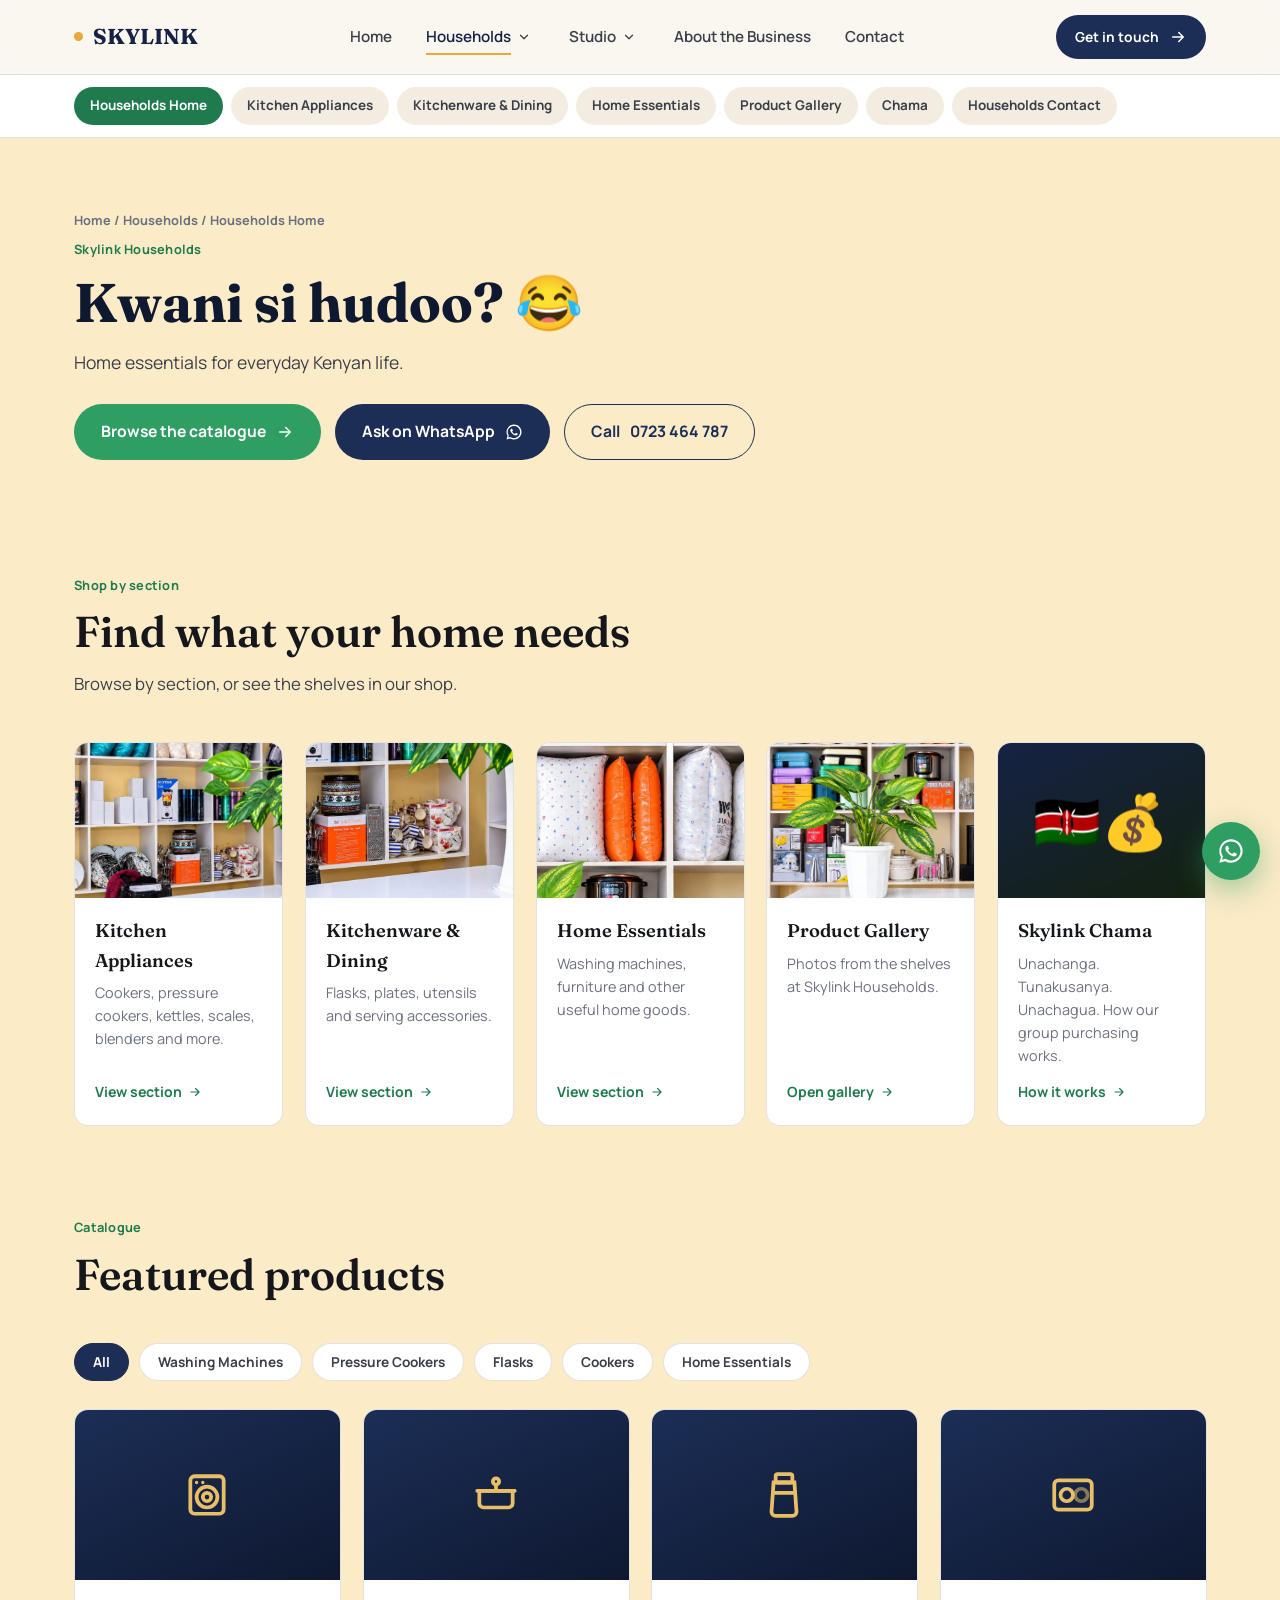
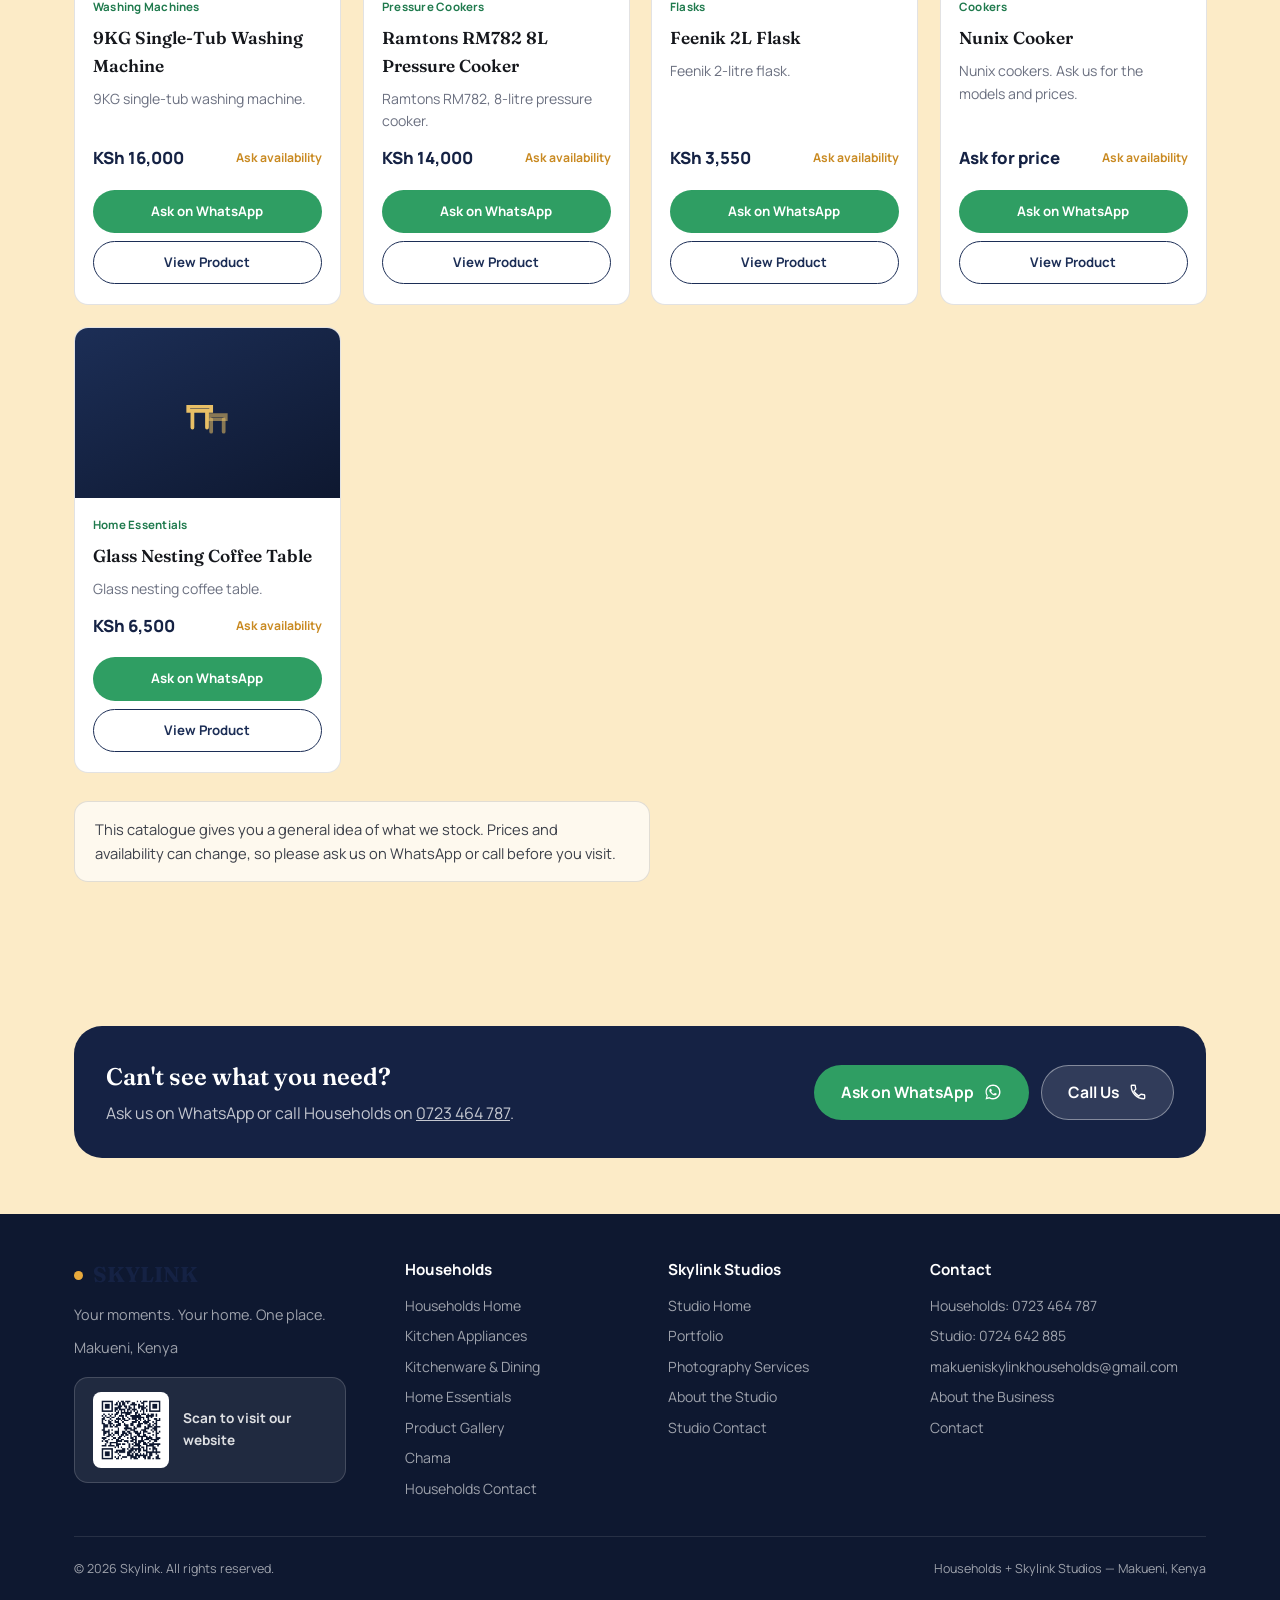
==== households/index.html @ 6d805d00 "Add files via upload" ====
<!DOCTYPE html>
<html lang="en">
<head>
<meta charset="UTF-8">
<meta name="viewport" content="width=device-width, initial-scale=1, viewport-fit=cover">
<title>Skylink Households — Home Essentials in Makueni | Kwani si hudoo?</title>
<meta name="description" content="Skylink Households: cookers, pressure cookers, flasks, washing machines and home essentials in Makueni, Kenya. Browse the catalogue and ask on WhatsApp.">
<meta property="og:type" content="website">
<meta property="og:site_name" content="Skylink">
<meta property="og:title" content="Skylink Households — Home Essentials in Makueni | Kwani si hudoo?">
<meta property="og:description" content="Skylink Households: cookers, pressure cookers, flasks, washing machines and home essentials in Makueni, Kenya. Browse the catalogue and ask on WhatsApp.">
<meta property="og:image" content="../assets/img/storefront.jpg">
<meta name="theme-color" content="#0E1830">
<link rel="icon" href="data:image/svg+xml,<svg xmlns=%22http://www.w3.org/2000/svg%22 viewBox=%220 0 100 100%22><text y=%22.9em%22 font-size=%2290%22>🏠</text></svg>">
<link rel="preconnect" href="https://fonts.googleapis.com">
<link rel="preconnect" href="https://fonts.gstatic.com" crossorigin>
<link href="https://fonts.googleapis.com/css2?family=Fraunces:opsz,wght@9..144,400;9..144,500;9..144,600;9..144,700;9..144,900&family=Manrope:wght@400;500;600;700;800&display=swap" rel="stylesheet">
<link rel="stylesheet" href="../assets/css/style.css">
</head>
<body data-root="../" data-page="households/index" data-branch="households">
<a class="skip" href="#main">Skip to content</a>
<div id="site-header"><noscript><nav style="padding:16px;background:#0E1830"><a style="color:#fff;margin-right:14px" href="../index.html">Home</a><a style="color:#fff;margin-right:14px" href="../households/index.html">Households</a><a style="color:#fff;margin-right:14px" href="../studio/index.html">Studio</a><a style="color:#fff;margin-right:14px" href="../about.html">About</a><a style="color:#fff" href="../contact.html">Contact</a></nav></noscript></div>
<main id="main">
<section class="page-hero house"><div class="wrap">
  <div class="crumbs"><a href="../index.html">Home</a> / <a href="../households/index.html">Households</a> / Households Home</div>
  <span class="eyebrow">Skylink Households</span><h1>Kwani si hudoo? 😂</h1><p class="lead">Home essentials for everyday Kenyan life.</p><div class="hero-ctas"><a href="#catalogue" class="btn btn-green">Browse the catalogue<svg><use href="#i-arrow"/></svg></a>
 <a data-wa="Hi Skylink, I'd like to know what household items you have." class="btn btn-navy">Ask on WhatsApp<svg><use href="#i-whatsapp"/></svg></a>
 <a data-tel="households" class="btn btn-outline">Call <span data-num="households"></span></a></div></div></section>
<section class="section sec-gold" style="padding-top:56px"><div class="wrap">
  <div class="section-head"><span class="eyebrow">Shop by section</span><h2>Find what your home needs</h2>
  <p>Browse by section, or see the shelves in our shop.</p></div>
  <div class="link-grid">
    <a class="link-card" href="../households/kitchen-appliances.html"><div class="thumb"><img src="../assets/img/shelf-appliances.jpg" alt="Boxed kitchen appliances on the Skylink shelves" loading="lazy"></div><div class="body"><h3>Kitchen Appliances</h3><p>Cookers, pressure cookers, kettles, scales, blenders and more.</p><span class="go">View section<svg><use href="#i-arrow"/></svg></span></div></a>
    <a class="link-card" href="../households/kitchenware-dining.html"><div class="thumb"><img src="../assets/img/shelf-dining.jpg" alt="Plates and dining items on the Skylink shelves" loading="lazy"></div><div class="body"><h3>Kitchenware &amp; Dining</h3><p>Flasks, plates, utensils and serving accessories.</p><span class="go">View section<svg><use href="#i-arrow"/></svg></span></div></a>
    <a class="link-card" href="../households/home-essentials.html"><div class="thumb"><img src="../assets/img/shelf-pillows.jpg" alt="Pillows and soft furnishings on the Skylink shelves" loading="lazy" style="object-position:center"></div><div class="body"><h3>Home Essentials</h3><p>Washing machines, furniture and other useful home goods.</p><span class="go">View section<svg><use href="#i-arrow"/></svg></span></div></a>
    <a class="link-card" href="../households/product-gallery.html"><div class="thumb"><img src="../assets/img/shelf-cookware.jpg" alt="Cookware and glassware on the Skylink shelves" loading="lazy"></div><div class="body"><h3>Product Gallery</h3><p>Photos from the shelves at Skylink Households.</p><span class="go">Open gallery<svg><use href="#i-arrow"/></svg></span></div></a>
    <a class="link-card" href="../households/chama.html"><div class="thumb" style="background:linear-gradient(155deg,var(--navy-800),#14210F);display:flex;align-items:center;justify-content:center;font-size:3.4rem">🇰🇪💰</div><div class="body"><h3>Skylink Chama</h3><p>Unachanga. Tunakusanya. Unachagua. How our group purchasing works.</p><span class="go">How it works<svg><use href="#i-arrow"/></svg></span></div></a>
  </div></div></section>

<section class="section sec-gold" id="catalogue" style="padding-top:0"><div class="wrap">
  <div class="section-head"><span class="eyebrow">Catalogue</span><h2>Featured products</h2></div>
  <div data-products="all">
    <select class="cat-select" aria-label="Filter products by category"></select>
    <div class="tabs products"></div>
    <div class="product-grid"></div>
  </div>
  <p class="catalogue-note">This catalogue gives you a general idea of what we stock. Prices and availability can change, so please ask us on WhatsApp or call before you visit.</p>
</div></section>
<section class="section tight sec-gold"><div class="wrap"><div class="cta-band">
  <div><h3>Can't see what you need?</h3><p>Ask us on WhatsApp or call Households on <a data-tel="households" style="text-decoration:underline"><span data-num="households"></span></a>.</p></div>
  <div class="row"><a class="btn btn-green" data-wa="Hi Skylink, I'd like to know what household items you have.">Ask on WhatsApp<svg><use href="#i-whatsapp"/></svg></a>
  <a class="btn btn-ghost-light" data-tel="households">Call Us<svg><use href="#i-phone"/></svg></a></div></div></div></section>
</main>
<div id="site-footer"></div>
<script src="../assets/js/config.js"></script>
<script src="../assets/js/products.js"></script>
<script src="../assets/js/site.js"></script>
</body>
</html>
---- assets/css/style.css ----
/* ============================= TOKENS ============================= */
:root{
  color-scheme: light;

  --navy-900:#0E1830;
  --navy-800:#152244;
  --navy-700:#1C2E56;
  --navy-600:#2B4174;

  --gold-600:#C98A22;
  --gold-500:#E8A93C;
  --gold-300:#F4C868;
  --gold-100:#FCEBC7;

  --green-700:#1F7A4D;
  --green-500:#2F9E63;
  --green-100:#DCF2E5;

  --cream-50:#FAF7F1;
  --cream-100:#F3EDE1;

  --ink-900:#15171C;
  --ink-700:#3B3F49;
  --ink-500:#6B7080;

  --white:#FFFFFF;

  --bg: var(--cream-50);
  --bg-alt: var(--cream-100);
  --surface: var(--white);
  --text: var(--ink-900);
  --text-soft: var(--ink-700);
  --text-muted: var(--ink-500);
  --line: rgba(20,20,26,0.12);

  --font-display: "Fraunces", Georgia, "Times New Roman", serif;
  --font-body: "Manrope", -apple-system, BlinkMacSystemFont, "Segoe UI", sans-serif;

  --radius-s: 6px;
  --radius-m: 14px;
  --radius-l: 28px;

  --shadow-1: 0 1px 2px rgba(14,24,48,0.06), 0 8px 24px rgba(14,24,48,0.06);
  --shadow-2: 0 12px 40px rgba(14,24,48,0.16);

  --maxw: 1180px;
}

@media (prefers-color-scheme: dark){
  :root:not([data-theme="light"]){
    --bg: #131720;
    --bg-alt: #1A1F2B;
    --surface: #1D2230;
    --text: #F2F1ED;
    --text-soft: #C9CAD2;
    --text-muted: #91929E;
    --line: rgba(255,255,255,0.12);
    --cream-50: #131720;
    --cream-100: #1A1F2B;
  }
}
:root[data-theme="dark"]{
  --bg: #131720;
  --bg-alt: #1A1F2B;
  --surface: #1D2230;
  --text: #F2F1ED;
  --text-soft: #C9CAD2;
  --text-muted: #91929E;
  --line: rgba(255,255,255,0.12);
  --cream-50: #131720;
  --cream-100: #1A1F2B;
}

/* ============================= RESET ============================= */
*,*::before,*::after{ box-sizing:border-box; }
html{
  -webkit-text-size-adjust:100%;
  scroll-behavior:smooth;
  scroll-padding-top: calc(78px + env(safe-area-inset-top,0px));
}
body{
  margin:0;
  background:var(--bg);
  color:var(--text);
  font-family:var(--font-body);
  font-size:16px;
  line-height:1.6;
  -webkit-font-smoothing:antialiased;
  padding-top: env(safe-area-inset-top,0px);
  padding-bottom: env(safe-area-inset-bottom,0px);
  overflow-x:hidden;
}
img,svg{ max-width:100%; display:block; }
a{ color:inherit; text-decoration:none; }
button{ font-family:inherit; cursor:pointer; }
ul{ margin:0; padding:0; list-style:none; }
h1,h2,h3,h4,p{ margin:0; }
:focus-visible{ outline:3px solid var(--gold-500); outline-offset:3px; }
@media (prefers-reduced-motion: reduce){
  *{ animation-duration:0.01ms !important; animation-iteration-count:1 !important; transition-duration:0.01ms !important; scroll-behavior:auto !important; }
}

.wrap{ max-width:var(--maxw); margin:0 auto; padding:0 24px; }
@media (max-width:640px){ .wrap{ padding:0 20px; } }

.eyebrow{
  font-family:var(--font-body);
  font-weight:700;
  font-size:0.8rem;
  letter-spacing:0.02em;
  color:var(--gold-600);
}
.section-head{ max-width:640px; margin-bottom:44px; }
.section-head h2{
  font-family:var(--font-display);
  font-weight:600;
  font-size:clamp(1.9rem,4vw,2.7rem);
  line-height:1.15;
  color:var(--text);
  margin-top:10px;
}
.section-head p{ margin-top:14px; color:var(--text-soft); font-size:1.05rem; }

.section{ padding:88px 0; }
@media (max-width:720px){ .section{ padding:64px 0; } }

.btn{
  display:inline-flex; align-items:center; gap:10px;
  padding:14px 26px;
  border-radius:100px;
  font-weight:700;
  font-size:0.98rem;
  border:1.5px solid transparent;
  transition:transform 0.18s ease, box-shadow 0.18s ease, background 0.18s ease;
  white-space:nowrap;
}
.btn:hover{ transform:translateY(-2px); }
.btn:active{ transform:translateY(0); }
.btn-navy{ background:var(--navy-700); color:var(--white); }
.btn-navy:hover{ background:var(--navy-600); box-shadow:0 10px 24px rgba(28,46,86,0.35); }
.btn-gold{ background:var(--gold-500); color:var(--navy-900); }
.btn-gold:hover{ background:var(--gold-300); box-shadow:0 10px 24px rgba(232,169,60,0.4); }
.btn-green{ background:var(--green-500); color:var(--white); }
.btn-green:hover{ background:var(--green-700); box-shadow:0 10px 24px rgba(47,158,99,0.35); }
.btn-outline{ background:transparent; border-color:currentColor; color:var(--navy-700); }
.btn-outline:hover{ background:var(--navy-700); color:var(--white); }
.btn-ghost-light{ background:rgba(255,255,255,0.12); color:var(--white); border-color:rgba(255,255,255,0.4); }
.btn-ghost-light:hover{ background:rgba(255,255,255,0.22); }
.btn-sm{ padding:10px 18px; font-size:0.86rem; }
.btn svg{ width:18px; height:18px; flex:none; }

/* ============================= SKYLINE MOTIF ============================= */
.skyline{ display:block; width:100%; height:auto; }

/* ============================= NAV ============================= */
.nav{
  position:sticky; top:0; z-index:80;
  padding-top: env(safe-area-inset-top,0px);
  background:rgba(250,247,241,0.86);
  backdrop-filter:blur(10px);
  border-bottom:1px solid var(--line);
}
.nav-row{
  display:flex; align-items:center; justify-content:space-between;
  height:74px;
}
.nav-logo{ display:flex; align-items:center; gap:10px; font-family:var(--font-display); font-weight:700; font-size:1.35rem; color:var(--navy-800); }
.nav-logo .dot{ width:9px; height:9px; border-radius:50%; background:var(--gold-500); }
.nav-links{ display:flex; align-items:center; gap:34px; }
.nav-links a{ font-weight:600; font-size:0.95rem; color:var(--text-soft); position:relative; padding:4px 0; }
.nav-links a:hover{ color:var(--navy-800); }
.nav-links a::after{
  content:""; position:absolute; left:0; bottom:-2px; height:2px; width:0;
  background:var(--gold-500); transition:width 0.2s ease;
}
.nav-links a:hover::after{ width:100%; }
.nav-cta{ display:flex; align-items:center; gap:14px; }
.nav-burger{ display:none; background:none; border:none; padding:8px; color:var(--navy-800); }
@media (max-width:900px){
  .nav-links{ display:none; }
  .nav-cta .btn-label{ display:none; }
  .nav-burger{ display:inline-flex; }
}
.mobile-menu{
  display:none;
  position:fixed; inset:0; z-index:90;
  background:var(--navy-900);
  padding: calc(24px + env(safe-area-inset-top,0px)) 28px calc(28px + env(safe-area-inset-bottom,0px));
  flex-direction:column;
}
.mobile-menu.open{ display:flex; }
.mobile-menu-top{ display:flex; justify-content:space-between; align-items:center; margin-bottom:44px; }
.mobile-menu .nav-logo{ color:var(--white); }
.mobile-menu-close{ background:none; border:none; color:var(--white); padding:8px; }
.mobile-menu ul{ display:flex; flex-direction:column; gap:6px; }
.mobile-menu a{
  font-family:var(--font-display); font-size:1.9rem; font-weight:600; color:var(--white);
  padding:14px 0; border-bottom:1px solid rgba(255,255,255,0.12);
}
.mobile-menu .btn{ margin-top:32px; align-self:flex-start; }

/* ============================= WHATSAPP FLOAT ============================= */
.wa-float{
  position:fixed;
  right:20px; bottom: calc(20px + env(safe-area-inset-bottom,0px));
  z-index:70;
  width:58px; height:58px; border-radius:50%;
  background:var(--green-500); color:var(--white);
  display:flex; align-items:center; justify-content:center;
  box-shadow:0 10px 30px rgba(47,158,99,0.45);
  transition:transform 0.2s ease;
}
.wa-float:hover{ transform:scale(1.08); }
.wa-float svg{ width:28px; height:28px; }

/* ============================= HERO ============================= */
.hero{
  position:relative;
  background:var(--navy-900);
  color:var(--white);
  overflow:hidden;
}
.hero-split{
  position:absolute; inset:0;
  display:grid; grid-template-columns:1fr 1fr;
}
.hero-split .side-a{ background:linear-gradient(200deg, var(--navy-800), var(--navy-900) 70%); }
.hero-split .side-b{ background:linear-gradient(200deg, #6E5019, var(--navy-900) 78%); }
@media (max-width:820px){ .hero-split{ grid-template-columns:1fr; } .hero-split .side-b{ display:none; } }

.hero-inner{
  position:relative; z-index:2;
  padding:96px 0 64px;
}
.hero-eyebrow{
  display:inline-flex; align-items:center; gap:8px;
  font-weight:700; font-size:0.82rem; letter-spacing:0.03em;
  color:var(--gold-300);
  padding:8px 16px; border:1px solid rgba(244,200,104,0.4); border-radius:100px;
}
.hero h1{
  font-family:var(--font-display); font-weight:700;
  font-size:clamp(2.6rem,7vw,4.6rem);
  line-height:1.04;
  margin-top:26px;
  max-width:14ch;
}
.hero .sub{
  margin-top:20px; font-size:1.2rem; color:rgba(255,255,255,0.82); max-width:38ch;
}
.hero-ctas{ display:flex; flex-wrap:wrap; gap:14px; margin-top:36px; }

.hero-cards{
  margin-top:64px;
  display:grid; grid-template-columns:1fr 1fr; gap:20px;
}
@media (max-width:640px){ .hero-cards{ grid-template-columns:1fr; } }
.hero-card{
  border-radius:var(--radius-l);
  padding:28px;
  border:1px solid rgba(255,255,255,0.14);
}
.hero-card.a{ background:rgba(43,65,116,0.35); }
.hero-card.b{ background:rgba(232,169,60,0.14); }
.hero-card .icon{
  width:44px; height:44px; border-radius:12px;
  display:flex; align-items:center; justify-content:center;
  margin-bottom:16px;
}
.hero-card.a .icon{ background:var(--navy-600); }
.hero-card.b .icon{ background:var(--gold-500); color:var(--navy-900); }
.hero-card .icon svg{ width:22px; height:22px; }
.hero-card h3{ font-family:var(--font-display); font-size:1.25rem; font-weight:600; color:var(--white); }
.hero-card p{ margin-top:8px; color:rgba(255,255,255,0.75); font-size:0.98rem; }
.hero-card a.link{ display:inline-flex; align-items:center; gap:6px; margin-top:14px; font-weight:700; font-size:0.9rem; }
.hero-card.a a.link{ color:var(--gold-300); }
.hero-card.b a.link{ color:var(--gold-300); }

.hero-skyline{ position:absolute; left:0; right:0; bottom:0; z-index:1; opacity:0.5; }

/* ============================= INTRO STRIP ============================= */
.intro{
  padding:56px 0;
  background:var(--surface);
  border-bottom:1px solid var(--line);
}
.intro .wrap{ display:flex; gap:40px; flex-wrap:wrap; align-items:flex-start; }
.intro p.lede{
  font-family:var(--font-display); font-size:1.5rem; font-weight:500; line-height:1.4;
  color:var(--navy-800); flex:1 1 420px; max-width:24ch;
}
.intro .facts{ display:flex; gap:36px; flex-wrap:wrap; flex:1 1 260px; }
.intro .fact b{ display:block; font-family:var(--font-display); font-size:1.9rem; color:var(--gold-600); }
.intro .fact span{ font-size:0.88rem; color:var(--text-muted); }

/* ============================= PLACEHOLDER IMAGE ============================= */
.ph-img{
  position:relative;
  border-radius:var(--radius-m);
  border:1.5px dashed rgba(20,20,26,0.22);
  background:
    repeating-linear-gradient(135deg, rgba(20,20,26,0.035) 0 12px, transparent 12px 24px),
    var(--cream-100);
  display:flex; flex-direction:column; align-items:center; justify-content:center;
  gap:8px; text-align:center; overflow:hidden; color:var(--text-muted);
  min-height:160px;
}
.ph-img svg{ width:30px; height:30px; opacity:0.55; }
.ph-img span{ font-size:0.76rem; font-weight:700; letter-spacing:0.02em; }
.ph-img small{ font-size:0.68rem; color:var(--text-muted); opacity:0.85; }
.ph-img.dark{ background: repeating-linear-gradient(135deg, rgba(255,255,255,0.05) 0 12px, transparent 12px 24px), var(--navy-800); color:rgba(255,255,255,0.6); border-color:rgba(255,255,255,0.2); }
.ph-photo{ position:relative; border-radius:var(--radius-m); overflow:hidden; background:var(--cream-100); }
.ph-photo img{ width:100%; height:100%; object-fit:cover; display:block; }
.shop-photo{ border-radius:var(--radius-m); overflow:hidden; }
.shop-photo img{ width:100%; display:block; }
.qr-box{ display:inline-flex; align-items:center; gap:14px; background:rgba(255,255,255,0.08); border:1px solid rgba(255,255,255,0.16); border-radius:var(--radius-m); padding:14px 18px; margin-top:24px; }
.qr-box img{ width:76px; height:76px; border-radius:8px; background:#fff; padding:4px; }
.qr-box span{ font-size:0.85rem; font-weight:700; color:rgba(255,255,255,0.85); max-width:16ch; }
.price-table{ display:grid; grid-template-columns:repeat(4,1fr); gap:10px; margin-top:18px; }
.price-cell{ background:rgba(255,255,255,0.06); border:1px solid rgba(255,255,255,0.14); border-radius:10px; padding:12px; text-align:center; }
.price-cell b{ display:block; font-family:var(--font-display); font-size:1.1rem; color:var(--gold-300); }
.price-cell span{ font-size:0.72rem; color:rgba(255,255,255,0.65); }
.why-banner{ border-radius:var(--radius-l); overflow:hidden; margin-bottom:36px; position:relative; }
.why-banner img{ width:100%; max-height:320px; object-fit:cover; display:block; }
.why-banner .cap{ position:absolute; left:20px; bottom:16px; background:rgba(14,24,48,0.72); color:#fff; padding:8px 16px; border-radius:100px; font-weight:700; font-size:0.85rem; }

/* ============================= TWO-COLUMN FEATURE ============================= */
.split-feature{ display:grid; grid-template-columns:1fr 1fr; gap:56px; align-items:center; }
@media (max-width:820px){ .split-feature{ grid-template-columns:1fr; gap:32px; } }
.split-feature.reverse{ direction:rtl; }
.split-feature.reverse > *{ direction:ltr; }

/* ============================= PHOTO STUDIO ============================= */
#photo-studio{ background:var(--navy-900); color:var(--white); }
#photo-studio .section-head .eyebrow{ color:var(--gold-300); }
#photo-studio .section-head h2{ color:var(--white); }
#photo-studio .section-head p{ color:rgba(255,255,255,0.72); }

.service-list{ display:grid; grid-template-columns:repeat(2,1fr); gap:1px; background:rgba(255,255,255,0.12); border-radius:var(--radius-m); overflow:hidden; }
@media (max-width:600px){ .service-list{ grid-template-columns:1fr; } }
.service-item{ background:var(--navy-900); padding:22px 24px; display:flex; align-items:flex-start; gap:14px; }
.service-item svg{ width:20px; height:20px; color:var(--gold-300); flex:none; margin-top:2px; }
.service-item strong{ font-weight:700; font-size:0.98rem; }
.service-item p{ margin-top:4px; font-size:0.88rem; color:rgba(255,255,255,0.65); }

.gallery-grid{
  columns:3 220px; column-gap:14px;
}
.gallery-grid .ph-img{ margin-bottom:14px; break-inside:avoid; }
.gallery-grid .ph-img:nth-child(3n+1){ min-height:260px; }
.gallery-grid .ph-img:nth-child(3n+2){ min-height:180px; }
.gallery-grid .ph-img:nth-child(3n){ min-height:210px; }
@media (max-width:600px){ .gallery-grid{ columns:2 160px; } }

.tabs{ display:flex; flex-wrap:wrap; gap:10px; margin-bottom:28px; }
.tab-btn{
  padding:9px 18px; border-radius:100px; font-weight:700; font-size:0.85rem;
  background:rgba(255,255,255,0.08); color:rgba(255,255,255,0.75); border:1px solid rgba(255,255,255,0.16);
  transition:background 0.18s ease, color 0.18s ease;
}
.tab-btn.active, .tab-btn:hover{ background:var(--gold-500); color:var(--navy-900); border-color:var(--gold-500); }
.tab-btn.light{ background:var(--surface); color:var(--text-soft); border-color:var(--line); }
.tab-btn.light.active, .tab-btn.light:hover{ background:var(--navy-700); color:var(--white); border-color:var(--navy-700); }

/* ============================= HOUSEHOLDS ============================= */
#households{ background:var(--gold-100); }

#households .section-head .eyebrow{ color:var(--green-700); }
#households .kwani{ font-family:var(--font-display); font-weight:700; font-size:clamp(1.6rem,4vw,2.2rem); color:var(--navy-900); }

.product-grid{ display:grid; grid-template-columns:repeat(auto-fill,minmax(240px,1fr)); gap:22px; margin-top:8px; }
.product-card{
  background:var(--surface); border-radius:var(--radius-m); overflow:hidden;
  border:1px solid var(--line);
  display:flex; flex-direction:column;
  transition:transform 0.18s ease, box-shadow 0.18s ease;
}
.product-card:hover{ transform:translateY(-4px); box-shadow:var(--shadow-2); }
.product-card .ph-img{ border-radius:0; border:none; min-height:170px; }
.icon-tile{ display:flex; align-items:center; justify-content:center; background:linear-gradient(155deg, var(--navy-700), var(--navy-900)); border-radius:0; min-height:170px; }
.icon-tile svg{ width:50px; height:50px; color:var(--gold-300); opacity:0.95; }
.product-body{ padding:18px 18px 20px; display:flex; flex-direction:column; gap:8px; flex:1; }
.product-cat{ font-size:0.72rem; font-weight:700; letter-spacing:0.02em; color:var(--green-700); }
.product-name{ font-family:var(--font-display); font-weight:600; font-size:1.08rem; color:var(--text); }
.product-desc{ font-size:0.88rem; color:var(--text-muted); flex:1; }
.product-meta{ display:flex; align-items:center; justify-content:space-between; margin-top:4px; }
.product-price{ font-weight:800; font-size:1.05rem; color:var(--navy-800); }
.product-avail{ font-size:0.76rem; font-weight:700; }
.product-avail.in{ color:var(--green-700); }
.product-avail.low{ color:var(--gold-600); }
.product-actions{ display:flex; gap:8px; margin-top:10px; }
.product-actions .btn{ flex:1; justify-content:center; padding:10px 12px; font-size:0.83rem; }

.cat-select-wrap{ display:none; }
@media (max-width:560px){
  .tabs.products{ display:none; }
  .cat-select-wrap{ display:block; margin-bottom:24px; }
  .cat-select-wrap select{
    width:100%; padding:14px 16px; border-radius:12px; border:1px solid var(--line);
    background:var(--surface); font-family:inherit; font-weight:700; font-size:0.95rem; color:var(--text);
  }
}

/* ============================= WHY CHOOSE ============================= */
.why-grid{ display:grid; grid-template-columns:repeat(3,1fr); gap:28px; }
@media (max-width:820px){ .why-grid{ grid-template-columns:repeat(2,1fr); } }
@media (max-width:560px){ .why-grid{ grid-template-columns:1fr; } }
.why-card{ padding:26px; border-radius:var(--radius-m); background:var(--surface); border:1px solid var(--line); }
.why-card .icon{ width:42px; height:42px; border-radius:11px; background:var(--navy-700); color:var(--white); display:flex; align-items:center; justify-content:center; margin-bottom:16px; }
.why-card .icon svg{ width:20px; height:20px; }
.why-card h3{ font-family:var(--font-display); font-weight:600; font-size:1.1rem; }
.why-card p{ margin-top:8px; font-size:0.92rem; color:var(--text-muted); }

/* ============================= CHAMA ============================= */
#chama{
  background:linear-gradient(180deg, var(--navy-900), #14210F 120%);
  color:var(--white);
  position:relative;
  overflow:hidden;
}
#chama::before{
  content:""; position:absolute; top:-140px; right:-140px; width:420px; height:420px;
  background:radial-gradient(circle, rgba(47,158,99,0.35), transparent 70%);
}
#chama .section-head .eyebrow{ color:var(--gold-300); }
#chama .section-head h2{ color:var(--white); }
#chama .section-head p{ color:rgba(255,255,255,0.75); }
.chama-lede{
  font-family:var(--font-display); font-weight:600; font-size:clamp(1.3rem,3vw,1.7rem);
  color:var(--gold-300); margin-bottom:8px;
}
.chama-steps{ display:grid; grid-template-columns:repeat(5,1fr); gap:16px; margin:44px 0; position:relative; z-index:1; }
@media (max-width:900px){ .chama-steps{ grid-template-columns:repeat(3,1fr); } }
@media (max-width:560px){ .chama-steps{ grid-template-columns:1fr 1fr; } }
.chama-step{ background:rgba(255,255,255,0.06); border:1px solid rgba(255,255,255,0.14); border-radius:var(--radius-m); padding:20px 16px; text-align:center; }
.chama-step .num{ font-family:var(--font-display); font-size:1.6rem; font-weight:700; color:var(--green-500); }
.chama-step p{ margin-top:8px; font-weight:700; font-size:0.85rem; }
.chama-example{
  display:flex; align-items:center; gap:18px; flex-wrap:wrap;
  background:rgba(255,255,255,0.06); border:1px solid rgba(255,255,255,0.14); border-radius:var(--radius-m);
  padding:24px; margin:36px 0; position:relative; z-index:1;
}
.chama-example .eq{ font-family:var(--font-display); font-size:1.2rem; }
.chama-turns{ display:flex; gap:10px; flex-wrap:wrap; margin:28px 0; position:relative; z-index:1; }
.chama-turn-chip{
  padding:10px 20px; border-radius:100px; font-weight:800; font-family:var(--font-display); font-size:1.05rem;
  background:var(--gold-500); color:var(--navy-900);
}
.chama-items{ display:grid; grid-template-columns:repeat(auto-fill,minmax(150px,1fr)); gap:14px; margin:28px 0; position:relative; z-index:1; }
.chama-item-chip{
  background:rgba(255,255,255,0.06); border:1px solid rgba(255,255,255,0.14); border-radius:var(--radius-m);
  padding:18px 14px; text-align:center; font-weight:700; font-size:0.92rem;
}
.chama-item-chip .em{ font-size:1.7rem; display:block; margin-bottom:8px; }
.chama-note{
  font-size:0.85rem; color:rgba(255,255,255,0.55); border-top:1px solid rgba(255,255,255,0.14);
  padding-top:18px; margin-top:36px; max-width:60ch; position:relative; z-index:1;
}
.chama-cta{ display:flex; flex-wrap:wrap; align-items:center; gap:20px; margin-top:32px; position:relative; z-index:1; }
.chama-cta h3{ font-family:var(--font-display); font-size:1.4rem; font-weight:600; }

/* ============================= CONTACT ============================= */
#contact{ background:var(--navy-800); color:var(--white); }
#contact .section-head .eyebrow{ color:var(--gold-300); }
#contact .section-head h2{ color:var(--white); }
#contact .section-head p{ color:rgba(255,255,255,0.75); }
.contact-grid{ display:grid; grid-template-columns:1.1fr 1fr; gap:48px; }
@media (max-width:820px){ .contact-grid{ grid-template-columns:1fr; } }
.contact-list{ display:flex; flex-direction:column; gap:22px; }
.contact-row{ display:flex; gap:16px; align-items:flex-start; }
.contact-row .icon{ width:42px; height:42px; border-radius:11px; background:rgba(255,255,255,0.1); display:flex; align-items:center; justify-content:center; flex:none; }
.contact-row .icon svg{ width:20px; height:20px; color:var(--gold-300); }
.contact-row h4{ font-weight:700; font-size:0.95rem; }
.contact-row p{ margin-top:2px; color:rgba(255,255,255,0.72); font-size:0.92rem; }
.contact-btns{ display:flex; flex-wrap:wrap; gap:12px; margin-top:8px; }
.social-row{ display:flex; gap:12px; margin-top:6px; }
.social-row a{ width:38px; height:38px; border-radius:50%; background:rgba(255,255,255,0.1); display:flex; align-items:center; justify-content:center; transition:background 0.18s ease; }
.social-row a:hover{ background:var(--gold-500); color:var(--navy-900); }
.social-row svg{ width:17px; height:17px; }
.map-placeholder{
  border-radius:var(--radius-m); min-height:100%; border:1.5px dashed rgba(255,255,255,0.25);
  background:repeating-linear-gradient(135deg, rgba(255,255,255,0.05) 0 12px, transparent 12px 24px);
  display:flex; flex-direction:column; align-items:center; justify-content:center; gap:10px; text-align:center; padding:40px 20px; color:rgba(255,255,255,0.65);
}
.map-placeholder svg{ width:34px; height:34px; opacity:0.7; }
.map-placeholder span{ font-weight:700; font-size:0.85rem; }
.map-placeholder small{ font-size:0.75rem; max-width:26ch; }

/* ============================= FOOTER ============================= */
footer{ background:var(--navy-900); color:rgba(255,255,255,0.6); padding:44px 0 calc(28px + env(safe-area-inset-bottom,0px)); }
.footer-row{ display:flex; justify-content:space-between; align-items:center; flex-wrap:wrap; gap:16px; }
.footer-row .nav-logo{ color:var(--white); }
.footer-links{ display:flex; gap:22px; flex-wrap:wrap; font-size:0.85rem; }
.footer-links a:hover{ color:var(--gold-300); }
.footer-bottom{ margin-top:28px; padding-top:22px; border-top:1px solid rgba(255,255,255,0.1); font-size:0.78rem; display:flex; justify-content:space-between; flex-wrap:wrap; gap:10px; }

/* fade-in on load */
.fade-up{ opacity:0; transform:translateY(18px); animation:fadeUp 0.7s ease forwards; }
@keyframes fadeUp{ to{ opacity:1; transform:translateY(0); } }
.d1{ animation-delay:0.05s; } .d2{ animation-delay:0.16s; } .d3{ animation-delay:0.27s; } .d4{ animation-delay:0.38s; }

.reveal{ opacity:0; transform:translateY(16px); transition:opacity 0.6s ease, transform 0.6s ease; }
.reveal.in{ opacity:1; transform:translateY(0); }

/* ======================================================================
   MULTI-PAGE ADDITIONS (everything below is new; the design above is
   the original Skylink design)
   ====================================================================== */
.skip{ position:absolute; left:-999px; top:8px; background:var(--gold-500); color:var(--navy-900); padding:10px 16px; border-radius:8px; z-index:200; font-weight:700; }
.skip:focus{ left:8px; }
.hide-sprite{ position:absolute; width:0; height:0; overflow:hidden; }

/* Header: keep it readable in dark mode (header background stays light) */
.nav{ --text:var(--ink-900); --text-soft:var(--ink-700); --surface:#fff; }
.nav-links > a.active, .has-menu > a.active{ color:var(--navy-800); }
.nav-links > a.active::after, .has-menu > a.active::after{ width:100%; }
.has-menu{ position:relative; display:flex; align-items:center; gap:2px; padding:24px 0; }
.has-menu > a{ font-weight:600; font-size:0.95rem; color:var(--text-soft); position:relative; padding:4px 0; }
.has-menu > a::after{ content:""; position:absolute; left:0; bottom:-2px; height:2px; width:0; background:var(--gold-500); transition:width 0.2s ease; }
.has-menu > a:hover{ color:var(--navy-800); }
.has-menu > a:hover::after{ width:100%; }
.menu-toggle{ background:none; border:none; padding:4px; color:var(--ink-700); display:inline-flex; }
.menu-toggle svg{ width:14px; height:14px; transition:transform 0.2s ease; }
.has-menu.open .menu-toggle svg{ transform:rotate(180deg); }
.dropdown{ display:none; position:absolute; top:100%; left:-14px; min-width:236px; background:#fff; border:1px solid var(--line); border-radius:var(--radius-m); box-shadow:var(--shadow-2); padding:8px; z-index:85; }
.has-menu:hover .dropdown, .has-menu:focus-within .dropdown, .has-menu.open .dropdown{ display:block; }
.dropdown a{ display:block; padding:10px 14px; border-radius:8px; font-weight:600; font-size:0.92rem; color:var(--ink-700); }
.dropdown a::after{ display:none; }
.dropdown a:hover, .dropdown a[aria-current]{ background:#F3EDE1; color:var(--navy-800); }

/* Mobile menu groups */
.mobile-menu{ overflow-y:auto; }
.mobile-menu > ul{ display:flex; flex-direction:column; }
.mm-row{ display:flex; align-items:center; justify-content:space-between; border-bottom:1px solid rgba(255,255,255,0.12); }
.mm-row a{ border-bottom:none; flex:1; }
.mm-exp{ background:none; border:none; color:var(--gold-300); padding:12px; display:inline-flex; }
.mm-exp svg{ transition:transform 0.2s ease; }
.mm-row.open .mm-exp svg{ transform:rotate(180deg); }
.mm-sub{ padding:6px 0 10px 12px; flex-direction:column; }
.mm-sub:not([hidden]){ display:flex; }
.mobile-menu .mm-sub a{ font-family:var(--font-body); font-size:1.08rem; font-weight:600; padding:10px 0; border-bottom:none; color:rgba(255,255,255,0.82); }

/* Branch sub-navigation */
.subnav{ background:var(--surface); border-bottom:1px solid var(--line); }
.subnav .wrap{ display:flex; gap:8px; overflow-x:auto; padding-top:12px; padding-bottom:12px; scrollbar-width:none; }
.subnav .wrap::-webkit-scrollbar{ display:none; }
.subnav a{ flex:none; padding:8px 16px; border-radius:100px; font-weight:700; font-size:0.84rem; background:var(--bg-alt); color:var(--text-soft); transition:background 0.18s ease, color 0.18s ease; }
.subnav a:hover{ background:var(--navy-600); color:#fff; }
.subnav.studio a.active{ background:var(--navy-700); color:#fff; }
.subnav.house a.active{ background:var(--green-700); color:#fff; }
.subnav.house a:hover{ background:var(--green-500); }

/* Page heroes for inner pages */
.page-hero{ position:relative; overflow:hidden; padding:72px 0 56px; color:var(--white); background:linear-gradient(200deg, var(--navy-800), var(--navy-900) 70%); }
.page-hero .eyebrow{ color:var(--gold-300); }
.page-hero h1{ font-family:var(--font-display); font-weight:700; font-size:clamp(2rem,5.5vw,3.4rem); line-height:1.08; margin-top:12px; max-width:20ch; }
.page-hero .lead{ margin-top:16px; font-size:1.1rem; max-width:54ch; color:rgba(255,255,255,0.82); }
.page-hero .hero-ctas{ margin-top:28px; }
.page-hero .skyline-deco{ position:absolute; left:0; right:0; bottom:0; opacity:0.5; }
.crumbs{ font-size:0.8rem; font-weight:700; color:rgba(255,255,255,0.65); margin-bottom:6px; }
.crumbs a:hover{ color:var(--gold-300); }

/* Gold (Households) surfaces keep light colours in dark mode too */
.sec-gold, .page-hero.house, #households{
  --text:var(--ink-900); --text-soft:var(--ink-700); --text-muted:var(--ink-500);
  --surface:#fff; --bg-alt:#F3EDE1; --line:rgba(20,20,26,0.12);
}
.page-hero.house{ background:var(--gold-100); color:var(--navy-900); }
.page-hero.house .eyebrow{ color:var(--green-700); }
.page-hero.house .lead{ color:var(--ink-700); }
.page-hero.house .crumbs{ color:var(--ink-500); }
.page-hero.house .crumbs a:hover{ color:var(--green-700); }
.page-hero.house h1{ color:var(--navy-900); }
.sec-gold{ background:var(--gold-100); }
.sec-gold .eyebrow{ color:var(--green-700); }
.sec-navy{ background:var(--navy-900); color:var(--white); }
.sec-navy .section-head .eyebrow, .sec-navy .eyebrow{ color:var(--gold-300); }
.sec-navy .section-head h2{ color:var(--white); }
.sec-navy .section-head p{ color:rgba(255,255,255,0.72); }
.sec-navy2{ background:var(--navy-800); color:var(--white); }
.sec-navy2 .eyebrow{ color:var(--gold-300); }
.sec-navy2 .section-head h2{ color:var(--white); }
.sec-navy2 .section-head p{ color:rgba(255,255,255,0.75); }
.section.tight{ padding:56px 0; }
.prose{ max-width:62ch; color:var(--text-soft); font-size:1.05rem; }
.prose p + p{ margin-top:14px; }
.sec-navy .prose, .sec-navy2 .prose{ color:rgba(255,255,255,0.78); }

/* Link cards (branch / category entry points) */
.link-grid{ display:grid; grid-template-columns:repeat(auto-fill,minmax(250px,1fr)); gap:22px; }
.link-card{ display:flex; flex-direction:column; background:var(--surface); border:1px solid var(--line); border-radius:var(--radius-m); overflow:hidden; transition:transform 0.18s ease, box-shadow 0.18s ease; }
.link-card:hover{ transform:translateY(-4px); box-shadow:var(--shadow-2); }
.link-card .thumb{ aspect-ratio:4/3; overflow:hidden; background:var(--cream-100); }
.link-card .thumb img{ width:100%; height:100%; object-fit:cover; transition:transform 0.4s ease; }
.link-card:hover .thumb img{ transform:scale(1.04); }
.link-card .body{ padding:18px 20px 22px; display:flex; flex-direction:column; gap:6px; flex:1; }
.link-card h3{ font-family:var(--font-display); font-weight:600; font-size:1.15rem; color:var(--text); }
.link-card p{ font-size:0.9rem; color:var(--text-muted); flex:1; }
.link-card .go{ display:inline-flex; align-items:center; gap:6px; margin-top:8px; font-weight:700; font-size:0.88rem; color:var(--green-700); }
.link-card .go svg{ width:14px; height:14px; }

/* Products */
.product-card:target{ outline:3px solid var(--gold-500); outline-offset:3px; }
.product-card{ scroll-margin-top:100px; }
.product-card .product-name{ margin:0; }
.cat-select{ width:100%; padding:14px 16px; border-radius:12px; border:1px solid var(--line); background:var(--surface); font-family:inherit; font-weight:700; font-size:0.95rem; color:var(--text); }
.catalogue-note{ margin-top:28px; max-width:64ch; font-size:0.92rem; color:var(--text-soft); background:rgba(255,255,255,0.7); border:1px solid var(--line); border-radius:var(--radius-m); padding:16px 20px; }
.cta-band{ display:flex; flex-wrap:wrap; align-items:center; justify-content:space-between; gap:20px; padding:32px; border-radius:var(--radius-l); background:var(--navy-800); color:var(--white); }
.cta-band h3{ font-family:var(--font-display); font-size:1.5rem; font-weight:600; }
.cta-band p{ margin-top:4px; color:rgba(255,255,255,0.75); }
.cta-band .row{ display:flex; flex-wrap:wrap; gap:12px; }

/* Photo grids */
.photo-grid{ display:grid; grid-template-columns:repeat(2,1fr); gap:14px; }
.photo-grid .ph-photo{ aspect-ratio:4/3; }
.photo-grid .ph-photo.tall{ grid-row:span 2; aspect-ratio:auto; }
.shelf-grid{ display:grid; grid-template-columns:repeat(6,1fr); gap:16px; }
.shelf-grid figure{ margin:0; border-radius:var(--radius-m); overflow:hidden; background:var(--surface); border:1px solid var(--line); }
.shelf-grid img{ width:100%; height:100%; object-fit:cover; display:block; }
.shelf-grid .f3{ grid-column:span 3; } .shelf-grid .f2{ grid-column:span 2; } .shelf-grid .f6{ grid-column:span 6; } .shelf-grid .f4{ grid-column:span 4; }
.shelf-grid figcaption{ padding:10px 14px; font-size:0.82rem; font-weight:700; color:var(--text-soft); }
.shelf-grid .pic{ aspect-ratio:4/3; overflow:hidden; }
.shelf-grid .f6 .pic{ aspect-ratio:16/5; }
@media (max-width:720px){ .shelf-grid{ grid-template-columns:1fr 1fr; } .shelf-grid .f3,.shelf-grid .f2,.shelf-grid .f4,.shelf-grid .f6{ grid-column:span 2; } }
.gallery-grid figure{ margin:0 0 14px; break-inside:avoid; position:relative; }
.gallery-grid .ph-photo{ margin-bottom:0; }
.gallery-grid .ph-photo img{ height:auto; transition:transform 0.4s ease; }
.gallery-grid .ph-photo:hover img{ transform:scale(1.03); }
.gallery-grid figcaption{ position:absolute; left:12px; bottom:12px; background:rgba(14,24,48,0.75); color:#fff; padding:6px 12px; border-radius:100px; font-size:0.75rem; font-weight:700; }

/* Studio price cards + forms */
.price-cards{ display:grid; grid-template-columns:repeat(auto-fit,minmax(240px,1fr)); gap:20px; }
.price-card{ background:rgba(255,255,255,0.06); border:1px solid rgba(255,255,255,0.14); border-radius:var(--radius-m); padding:26px; display:flex; flex-direction:column; gap:8px; }
.price-card h3{ font-family:var(--font-display); font-weight:600; font-size:1.2rem; }
.price-card .amt{ font-family:var(--font-display); font-weight:700; font-size:1.8rem; color:var(--gold-300); }
.price-card .note{ font-size:0.85rem; color:rgba(255,255,255,0.65); flex:1; }
.price-card .actions{ display:flex; flex-wrap:wrap; gap:8px; margin-top:12px; }
.form{ display:grid; gap:16px; }
.form .two{ display:grid; grid-template-columns:1fr 1fr; gap:16px; }
@media (max-width:560px){ .form .two{ grid-template-columns:1fr; } }
.form label{ display:block; font-weight:700; font-size:0.88rem; margin-bottom:6px; }
.form input, .form select, .form textarea{ width:100%; padding:13px 14px; border-radius:12px; border:1px solid rgba(255,255,255,0.28); background:rgba(255,255,255,0.08); color:#fff; font:inherit; }
.form select option{ color:#111; }
.form input::placeholder, .form textarea::placeholder{ color:rgba(255,255,255,0.45); }
.form.light input, .form.light select, .form.light textarea{ border-color:var(--line); background:#fff; color:var(--ink-900); }
.form.light input::placeholder, .form.light textarea::placeholder{ color:var(--ink-500); }
.form-note{ font-size:0.8rem; color:rgba(255,255,255,0.6); }
.map-frame{ width:100%; height:300px; border:0; border-radius:var(--radius-m); background:var(--cream-100); }
.contact-cards{ display:grid; grid-template-columns:repeat(auto-fit,minmax(300px,1fr)); gap:24px; }
.contact-card{ background:rgba(255,255,255,0.06); border:1px solid rgba(255,255,255,0.14); border-radius:var(--radius-l); padding:30px; }
.contact-card h3{ font-family:var(--font-display); font-size:1.4rem; font-weight:600; margin-bottom:18px; }
.contact-card a.tel{ text-decoration:underline; text-underline-offset:3px; text-decoration-color:rgba(244,200,104,0.5); }
.print-sizes{ margin-top:0; }

/* Footer columns */
.footer-cols{ display:grid; grid-template-columns:1.3fr 1fr 1fr 1.2fr; gap:32px; }
@media (max-width:900px){ .footer-cols{ grid-template-columns:1fr 1fr; } }
@media (max-width:520px){ .footer-cols{ grid-template-columns:1fr; } }
.footer-cols h4{ color:var(--white); font-size:0.95rem; font-weight:700; margin:0 0 12px; }
.footer-cols ul{ display:flex; flex-direction:column; gap:8px; font-size:0.88rem; }
.footer-cols a:hover{ color:var(--gold-300); }
.footer-brand p{ margin-top:10px; font-size:0.9rem; }
.footer-brand .qr-box{ margin-top:18px; }
.footer-bottom{ margin-top:36px; }
@media (prefers-reduced-motion: no-preference){ .link-card, .product-card{ will-change:transform; } }
.cat-select{ display:none; margin-bottom:24px; }
@media (max-width:560px){ .cat-select{ display:block; } }

/* fixes after visual review */
.kwani{ font-family:var(--font-display); font-weight:700; font-size:clamp(1.6rem,4vw,2.2rem); color:var(--navy-900); }
.product-actions{ flex-wrap:wrap; }
.product-actions .btn{ flex:1 1 auto; white-space:normal; text-align:center; padding:10px 10px; }
.link-grid{ grid-template-columns:repeat(auto-fill,minmax(205px,1fr)); }
.mobile-menu .nav-logo{ border-bottom:none; padding:0; }
.mobile-menu > ul > li > a{ display:block; }
.price-card .amt{ font-size:1.5rem; }
.hero-inner{ padding-left:24px; padding-right:24px; }
@media (max-width:640px){ .hero-inner{ padding-left:20px; padding-right:20px; } }
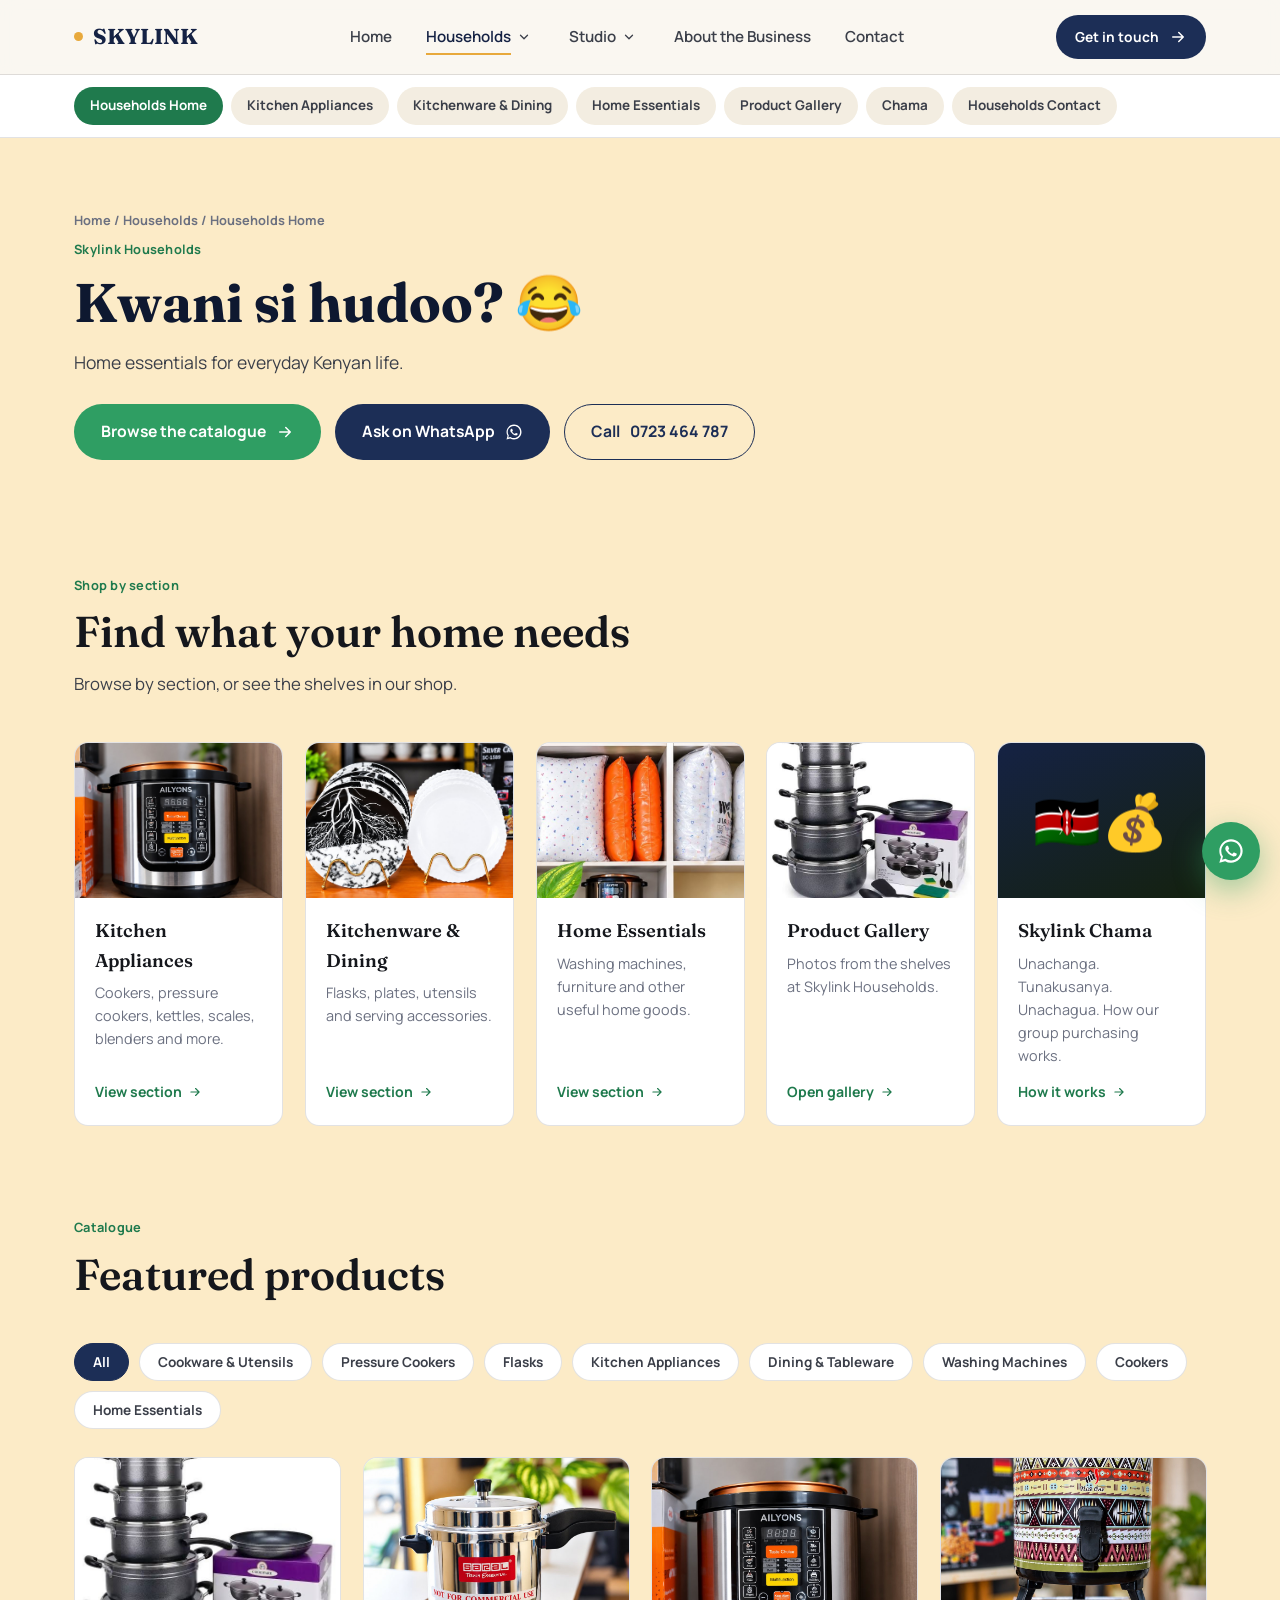
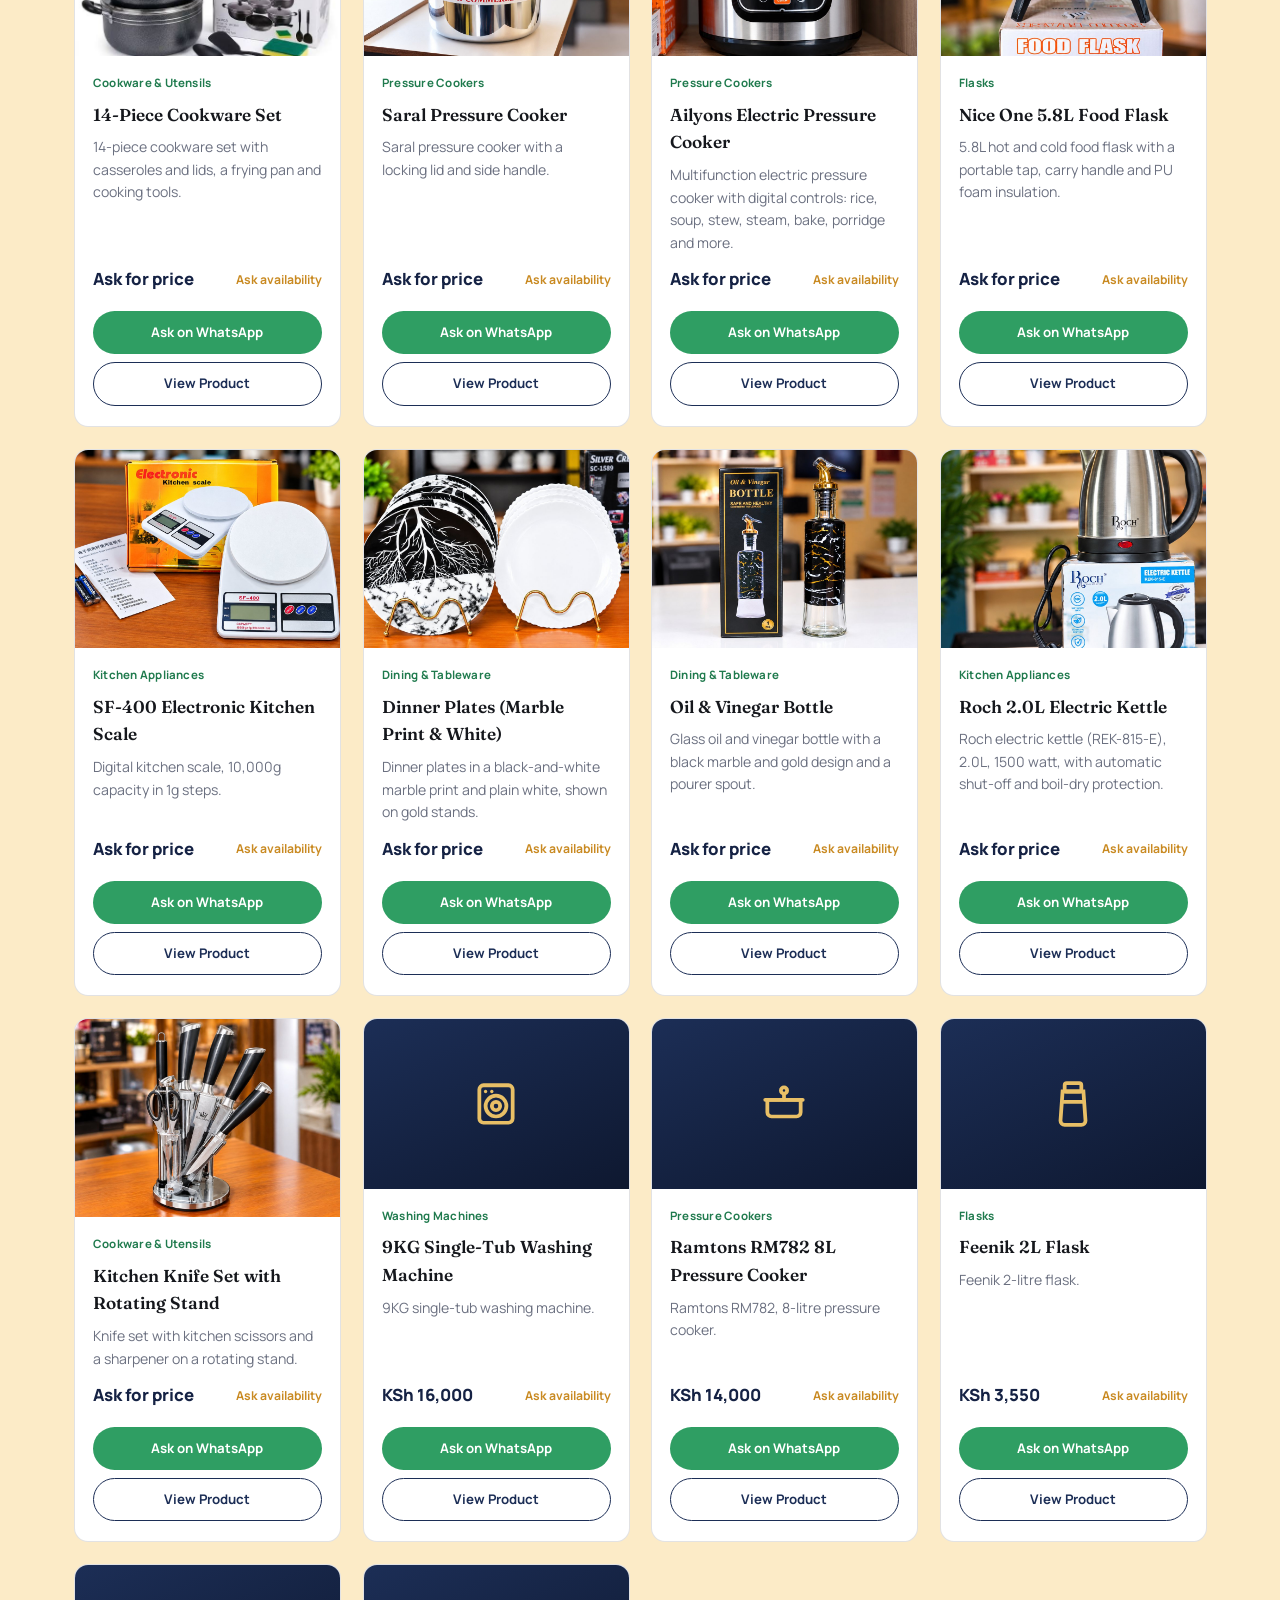
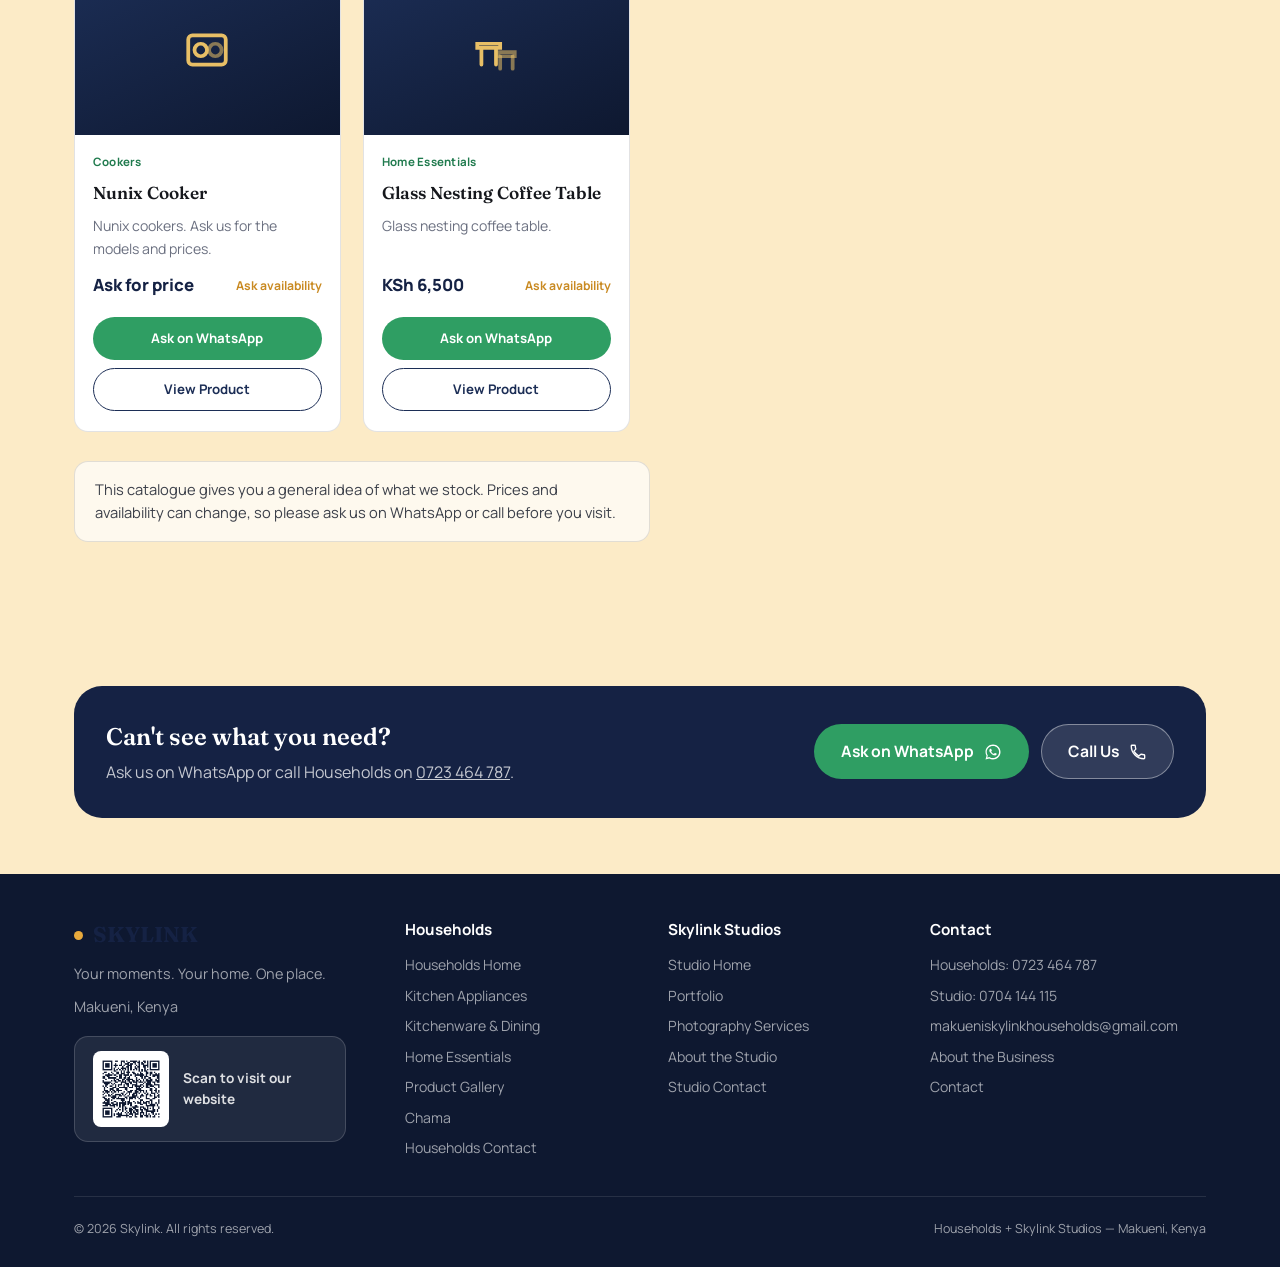
==== commit f94dc998: "Add files via upload" ====
--- a/households/index.html
+++ b/households/index.html
@@ -30,10 +30,10 @@
   <div class="section-head"><span class="eyebrow">Shop by section</span><h2>Find what your home needs</h2>
   <p>Browse by section, or see the shelves in our shop.</p></div>
   <div class="link-grid">
-    <a class="link-card" href="../households/kitchen-appliances.html"><div class="thumb"><img src="../assets/img/shelf-appliances.jpg" alt="Boxed kitchen appliances on the Skylink shelves" loading="lazy"></div><div class="body"><h3>Kitchen Appliances</h3><p>Cookers, pressure cookers, kettles, scales, blenders and more.</p><span class="go">View section<svg><use href="#i-arrow"/></svg></span></div></a>
-    <a class="link-card" href="../households/kitchenware-dining.html"><div class="thumb"><img src="../assets/img/shelf-dining.jpg" alt="Plates and dining items on the Skylink shelves" loading="lazy"></div><div class="body"><h3>Kitchenware &amp; Dining</h3><p>Flasks, plates, utensils and serving accessories.</p><span class="go">View section<svg><use href="#i-arrow"/></svg></span></div></a>
+    <a class="link-card" href="../households/kitchen-appliances.html"><div class="thumb"><img src="../assets/img/products/ailyons-pressure-cooker.jpg" alt="Ailyons electric pressure cooker at Skylink Households" loading="lazy"></div><div class="body"><h3>Kitchen Appliances</h3><p>Cookers, pressure cookers, kettles, scales, blenders and more.</p><span class="go">View section<svg><use href="#i-arrow"/></svg></span></div></a>
+    <a class="link-card" href="../households/kitchenware-dining.html"><div class="thumb"><img src="../assets/img/products/plates-set.jpg" alt="Dinner plates at Skylink Households" loading="lazy"></div><div class="body"><h3>Kitchenware &amp; Dining</h3><p>Flasks, plates, utensils and serving accessories.</p><span class="go">View section<svg><use href="#i-arrow"/></svg></span></div></a>
     <a class="link-card" href="../households/home-essentials.html"><div class="thumb"><img src="../assets/img/shelf-pillows.jpg" alt="Pillows and soft furnishings on the Skylink shelves" loading="lazy" style="object-position:center"></div><div class="body"><h3>Home Essentials</h3><p>Washing machines, furniture and other useful home goods.</p><span class="go">View section<svg><use href="#i-arrow"/></svg></span></div></a>
-    <a class="link-card" href="../households/product-gallery.html"><div class="thumb"><img src="../assets/img/shelf-cookware.jpg" alt="Cookware and glassware on the Skylink shelves" loading="lazy"></div><div class="body"><h3>Product Gallery</h3><p>Photos from the shelves at Skylink Households.</p><span class="go">Open gallery<svg><use href="#i-arrow"/></svg></span></div></a>
+    <a class="link-card" href="../households/product-gallery.html"><div class="thumb"><img src="../assets/img/products/cookware-set.jpg" alt="Cookware set at Skylink Households" loading="lazy"></div><div class="body"><h3>Product Gallery</h3><p>Photos from the shelves at Skylink Households.</p><span class="go">Open gallery<svg><use href="#i-arrow"/></svg></span></div></a>
     <a class="link-card" href="../households/chama.html"><div class="thumb" style="background:linear-gradient(155deg,var(--navy-800),#14210F);display:flex;align-items:center;justify-content:center;font-size:3.4rem">🇰🇪💰</div><div class="body"><h3>Skylink Chama</h3><p>Unachanga. Tunakusanya. Unachagua. How our group purchasing works.</p><span class="go">How it works<svg><use href="#i-arrow"/></svg></span></div></a>
   </div></div></section>
 
@@ -55,5 +55,6 @@
 <script src="../assets/js/config.js"></script>
 <script src="../assets/js/products.js"></script>
 <script src="../assets/js/site.js"></script>
+
 </body>
 </html>
--- a/assets/css/style.css
+++ b/assets/css/style.css
@@ -676,3 +676,58 @@
 .price-card .amt{ font-size:1.5rem; }
 .hero-inner{ padding-left:24px; padding-right:24px; }
 @media (max-width:640px){ .hero-inner{ padding-left:20px; padding-right:20px; } }
+
+/* ---------- Portfolio gallery, lightbox, service photo cards ---------- */
+.gallery-grid figure{ cursor:zoom-in; }
+.gallery-grid figure[hidden]{ display:none; }
+.gallery-grid figure:focus-visible{ outline:3px solid var(--gold-500); outline-offset:3px; }
+.cat-info{ display:flex; flex-wrap:wrap; align-items:center; justify-content:space-between; gap:14px; margin:0 0 28px; padding:16px 20px; border:1px solid rgba(255,255,255,0.16); border-radius:var(--radius-m); background:rgba(255,255,255,0.06); }
+.cat-info[hidden]{ display:none; }
+.cat-info strong{ font-family:var(--font-display); font-size:1.1rem; margin-right:12px; }
+.cat-info .amt{ font-family:var(--font-display); font-weight:700; font-size:1.25rem; color:var(--gold-300); margin-right:10px; }
+.cat-info .note{ font-size:0.85rem; color:rgba(255,255,255,0.7); }
+.lb{ position:fixed; inset:0; z-index:150; background:rgba(10,10,10,0.95); display:none; align-items:center; justify-content:center; padding:56px 16px; }
+.lb.open{ display:flex; }
+.lb img{ max-height:100%; max-width:100%; object-fit:contain; border-radius:6px; }
+.lb button{ position:absolute; background:none; border:0; color:#fff; font-size:2.4rem; padding:12px; line-height:1; }
+.lb .x{ top:calc(8px + env(safe-area-inset-top,0px)); right:12px; } .lb .p{ left:8px; top:50%; } .lb .n{ right:8px; top:50%; }
+.lb .cap{ position:absolute; bottom:16px; left:0; right:0; text-align:center; color:#bbb; font-size:0.82rem; font-weight:700; letter-spacing:0.04em; }
+.photo-grid.portrait .ph-photo{ aspect-ratio:3/4; }
+.photo-grid.three{ grid-template-columns:repeat(3,1fr); }
+.photo-grid.four{ grid-template-columns:repeat(4,1fr); }
+@media (max-width:640px){ .photo-grid.three{ grid-template-columns:repeat(2,1fr); } .photo-grid.four{ grid-template-columns:repeat(2,1fr); } }
+.price-card .thumb{ margin:-26px -26px 14px; aspect-ratio:4/3; overflow:hidden; border-radius:var(--radius-m) var(--radius-m) 0 0; }
+.price-card .thumb img{ width:100%; height:100%; object-fit:cover; object-position:50% 25%; }
+.svc-grid{ display:grid; grid-template-columns:repeat(4,1fr); gap:20px; }
+@media (max-width:980px){ .svc-grid{ grid-template-columns:repeat(2,1fr); } }
+.svc-card .thumb{ aspect-ratio:3/4; overflow:hidden; border-radius:var(--radius-m); margin-bottom:12px; background:var(--navy-800); }
+.svc-card .thumb img{ width:100%; height:100%; object-fit:cover; object-position:50% 18%; transition:transform 0.4s ease; }
+.svc-card:hover .thumb img{ transform:scale(1.04); }
+.svc-card h3{ font-family:var(--font-display); font-weight:600; font-size:1.2rem; }
+.svc-card p{ margin-top:4px; font-size:0.9rem; color:rgba(255,255,255,0.7); }
+.page-hero.photo{ background-size:cover; background-position:50% 22%; min-height:420px; display:flex; align-items:flex-end; }
+.page-hero.photo::before{ content:""; position:absolute; inset:0; background:linear-gradient(to top, rgba(14,24,48,0.92), rgba(14,24,48,0.45) 60%, rgba(14,24,48,0.55)); }
+.page-hero.photo .wrap{ position:relative; z-index:1; width:100%; }
+
+/* ---------- Product photos + View Product pop-up ---------- */
+.product-card .ph-photo{ aspect-ratio:4/3; border-radius:0; cursor:zoom-in; }
+.product-card .ph-photo img{ transition:transform 0.4s ease; }
+.product-card:hover .ph-photo img{ transform:scale(1.04); }
+.product-card .icon-tile{ cursor:zoom-in; }
+.pv{ position:fixed; inset:0; z-index:160; background:rgba(10,12,20,0.78); display:none; align-items:center; justify-content:center; padding:20px; overflow-y:auto; }
+.pv.open{ display:flex; }
+.pv-card{ position:relative; width:min(920px,100%); max-height:calc(100vh - 40px); overflow-y:auto; background:#fff; color:var(--ink-900); border-radius:var(--radius-l); display:grid; grid-template-columns:1.15fr 1fr; box-shadow:var(--shadow-2); --text:var(--ink-900); --text-muted:var(--ink-500); --text-soft:var(--ink-700); --line:rgba(20,20,26,0.12); }
+@media (max-width:760px){ .pv-card{ grid-template-columns:1fr; } }
+.pv-img{ background:#F3EDE1; display:flex; align-items:center; justify-content:center; min-height:240px; }
+.pv-img img{ width:100%; height:100%; max-height:70vh; object-fit:contain; }
+.pv-img .icon-tile{ width:100%; height:100%; min-height:260px; }
+.pv-body{ padding:32px 28px; display:flex; flex-direction:column; gap:12px; justify-content:center; }
+.pv-body .product-actions{ flex-direction:column; }
+.pv-x{ position:absolute; top:10px; right:12px; z-index:2; width:40px; height:40px; border-radius:50%; border:0; background:rgba(255,255,255,0.9); color:var(--ink-900); font-size:1.7rem; line-height:1; box-shadow:var(--shadow-1); }
+.prod-gallery{ display:grid; grid-template-columns:repeat(auto-fill,minmax(250px,1fr)); gap:16px; }
+.prod-gallery figure{ margin:0; background:var(--surface); border:1px solid var(--line); border-radius:var(--radius-m); overflow:hidden; }
+.prod-gallery .pic{ aspect-ratio:4/3; overflow:hidden; background:#F3EDE1; }
+.prod-gallery img{ width:100%; height:100%; object-fit:cover; transition:transform 0.4s ease; }
+.prod-gallery figure:hover img{ transform:scale(1.04); }
+.prod-gallery figcaption{ padding:12px 14px; font-weight:700; font-size:0.9rem; color:var(--text-soft); }
+.prod-gallery figcaption a{ display:block; margin-top:4px; font-size:0.8rem; color:var(--green-700); }
